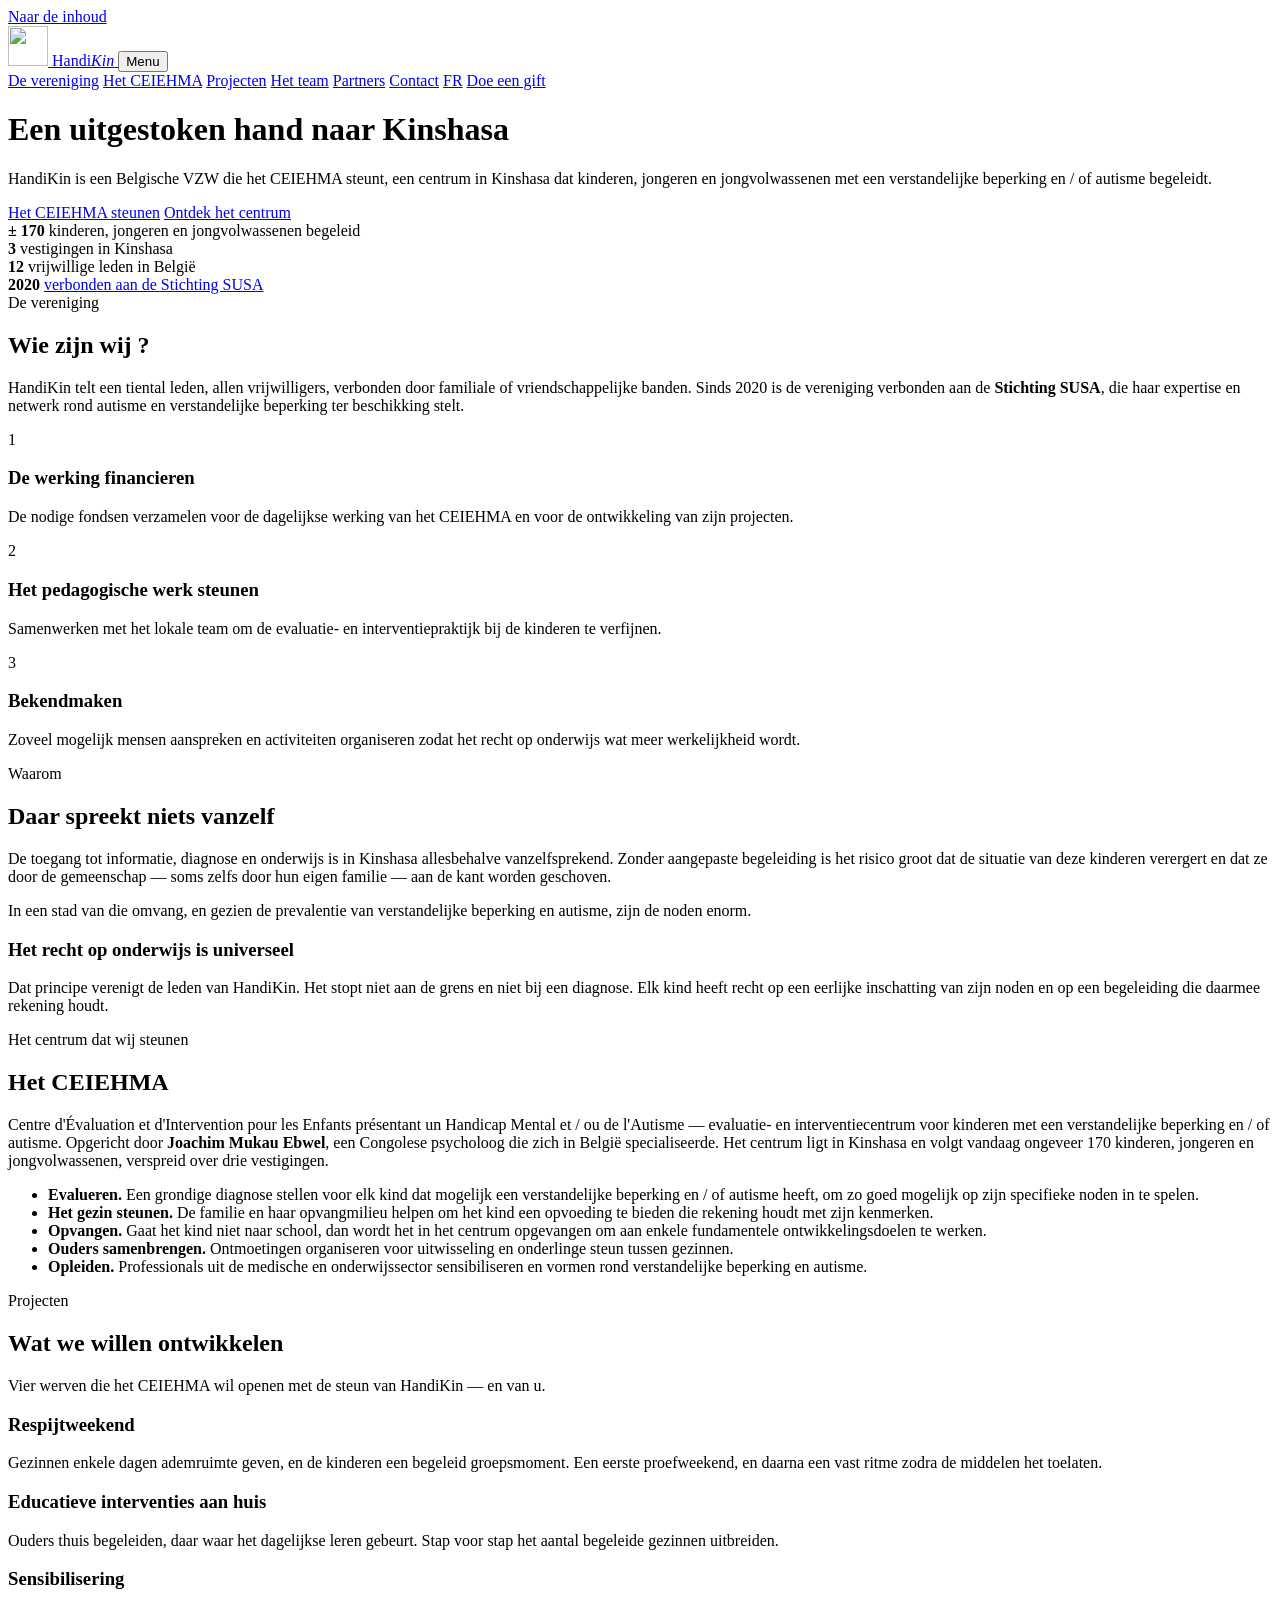
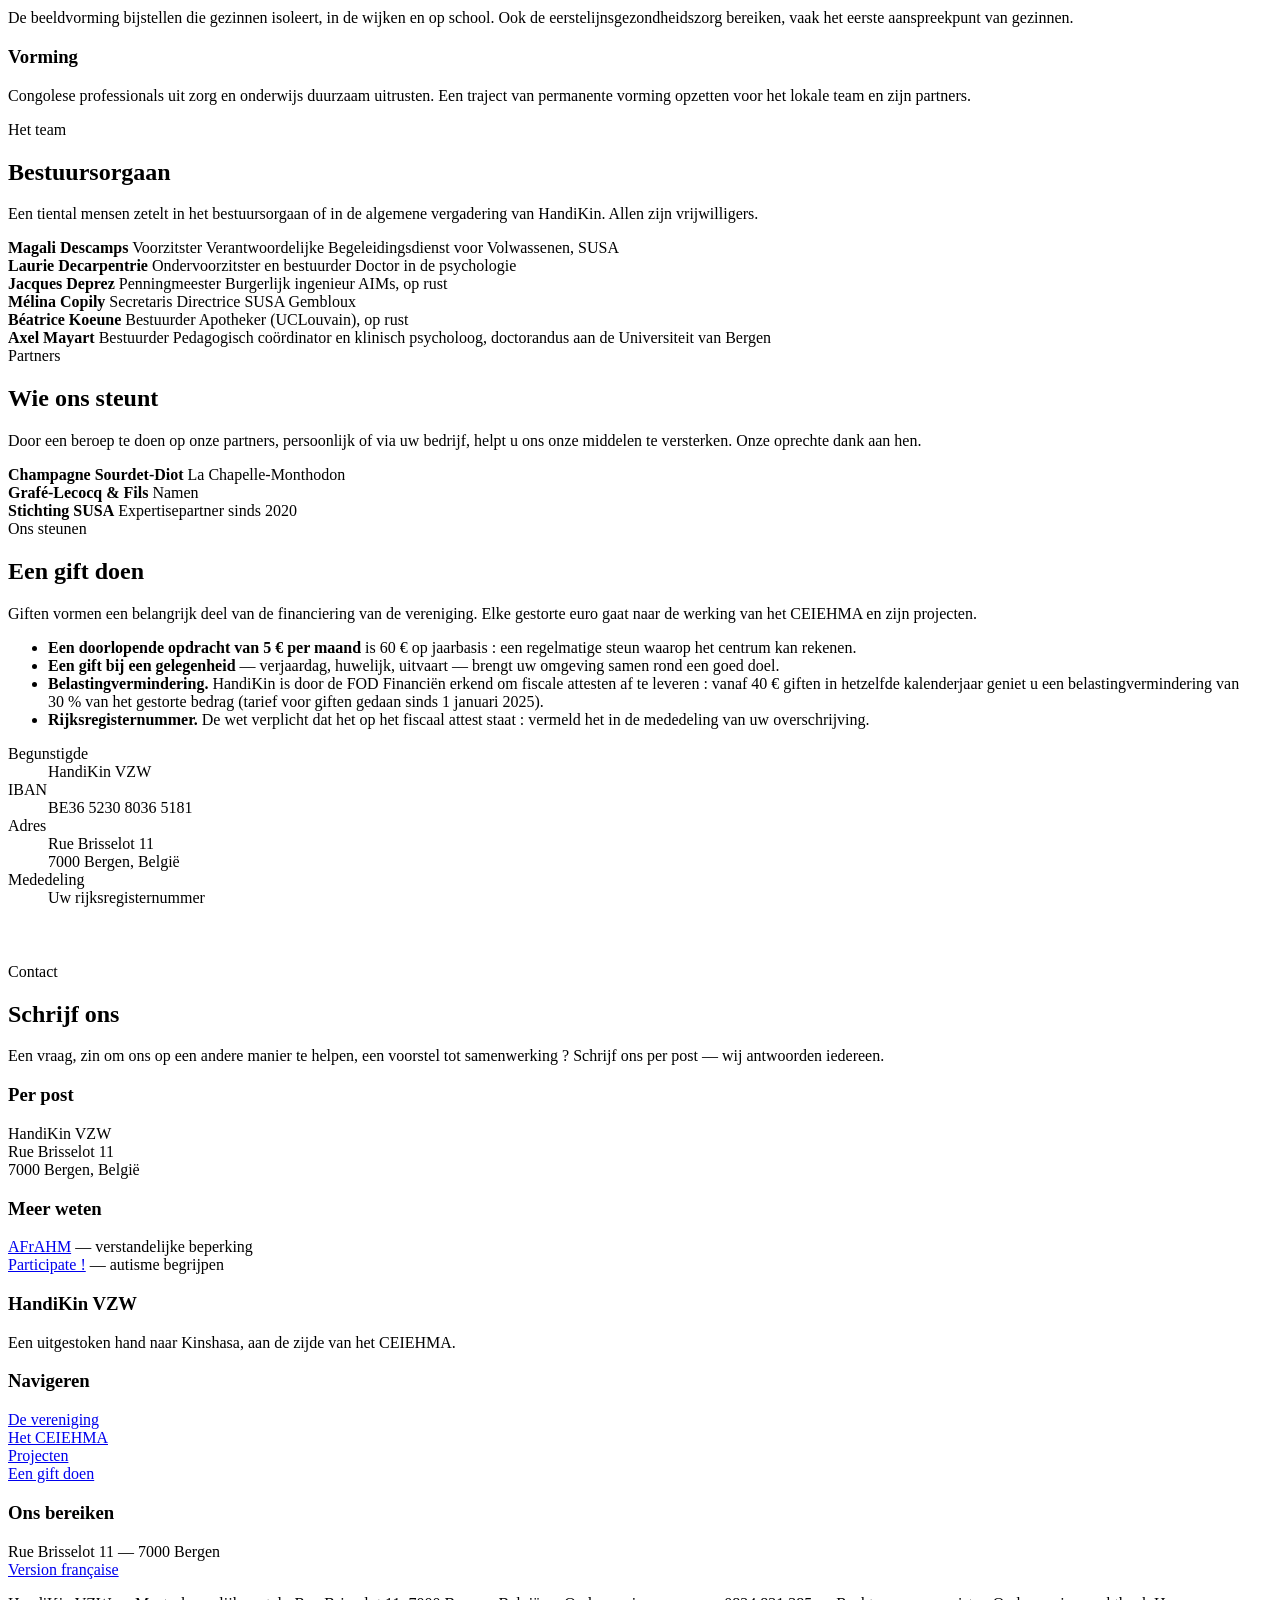
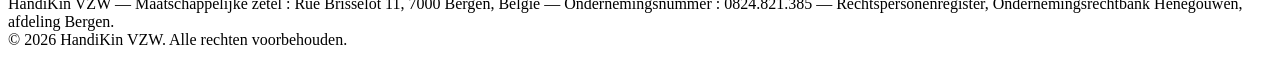
==== nl.html @ 2b2338a7 "Add files via upload" ====
<!DOCTYPE html>
<html lang="nl">
<head>
<meta charset="utf-8">
<meta name="viewport" content="width=device-width, initial-scale=1">
<title>HandiKin VZW — een uitgestoken hand naar Kinshasa</title>
<meta name="description" content="HandiKin is een Belgische VZW die het CEIEHMA steunt, een centrum in Kinshasa voor kinderen met een verstandelijke beperking en/of autisme.">

<meta property="og:title" content="HandiKin VZW — een uitgestoken hand naar Kinshasa">
<meta property="og:description" content="Het CEIEHMA in Kinshasa steunen in de begeleiding van kinderen met een verstandelijke beperking en/of autisme.">
<meta property="og:type" content="website">
<meta property="og:image" content="images/hero.jpg">
<meta name="theme-color" content="#06405C">

<link rel="icon" href="images/logo.svg" type="image/svg+xml">
<link rel="preconnect" href="https://fonts.googleapis.com">
<link rel="preconnect" href="https://fonts.gstatic.com" crossorigin>
<link href="https://fonts.googleapis.com/css2?family=Fraunces:opsz,wght@9..144,500;9..144,600&family=Inter:wght@400;500;600;700&display=swap" rel="stylesheet">
<link rel="stylesheet" href="styles.css">
</head>

<body>
<a class="saut" href="#inhoud">Naar de inhoud</a>

<header class="entete">
  <div class="zone entete__zone">
    <a class="marque" href="#">
      <img src="images/logo.svg" alt="" width="40" height="40">
      <span>Handi<em>Kin</em></span>
    </a>

    <button class="menu-bascule" aria-expanded="false" aria-controls="nav">Menu</button>

    <nav class="nav" id="nav" aria-label="Hoofdnavigatie">
      <a href="#vereniging">De vereniging</a>
      <a href="#ceiehma">Het CEIEHMA</a>
      <a href="#projecten">Projecten</a>
      <a href="#team">Het team</a>
      <a href="#partners">Partners</a>
      <a href="#contact">Contact</a>
      <a class="nav__langue" href="index.html" lang="fr" hreflang="fr">FR</a>
      <a class="bouton" href="#giften">Doe een gift</a>
    </nav>
  </div>
  <div class="bande" aria-hidden="true"><span></span><span></span><span></span><span></span><span></span></div>
</header>

<main id="inhoud">

  <div class="hero">
    <div class="zone">
      <h1>Een uitgestoken hand naar Kinshasa</h1>
      <p class="hero__texte">
        HandiKin is een Belgische VZW die het CEIEHMA steunt, een centrum in Kinshasa
        dat kinderen, jongeren en jongvolwassenen met een verstandelijke beperking
        en&nbsp;/ of autisme begeleidt.
      </p>
      <div class="hero__actions">
        <a class="bouton bouton--clair" href="#giften">Het CEIEHMA steunen</a>
        <a class="bouton bouton--contour" href="#ceiehma">Ontdek het centrum</a>
      </div>
    </div>
  </div>

  <div class="zone">
    <div class="chiffres">
      <div class="chiffre">
        <b>± 170</b>
        <span>kinderen, jongeren en jongvolwassenen begeleid</span>
      </div>
      <div class="chiffre">
        <b>3</b>
        <span>vestigingen in Kinshasa</span>
      </div>
      <div class="chiffre">
        <b>12</b>
        <span>vrijwillige leden in België</span>
      </div>
      <div class="chiffre">
        <b>2020</b>
        <span><a href="https://www.susa.be/" rel="noopener">verbonden aan de Stichting SUSA</a></span>
      </div>
    </div>
  </div>

  <section id="vereniging">
    <div class="zone">
      <span class="chapeau">De vereniging</span>
      <h2>Wie zijn wij&nbsp;?</h2>
      <p class="intro">
        HandiKin telt een tiental leden, allen vrijwilligers, verbonden door familiale
        of vriendschappelijke banden. Sinds 2020 is de vereniging verbonden aan de
        <strong>Stichting SUSA</strong>, die haar expertise en netwerk rond autisme en
        verstandelijke beperking ter beschikking stelt.
      </p>

      <div class="grille">
        <article class="carte">
          <span class="carte__numero">1</span>
          <h3>De werking financieren</h3>
          <p>
            De nodige fondsen verzamelen voor de dagelijkse werking van het CEIEHMA
            en voor de ontwikkeling van zijn projecten.
          </p>
        </article>
        <article class="carte">
          <span class="carte__numero">2</span>
          <h3>Het pedagogische werk steunen</h3>
          <p>
            Samenwerken met het lokale team om de evaluatie- en interventiepraktijk
            bij de kinderen te verfijnen.
          </p>
        </article>
        <article class="carte">
          <span class="carte__numero">3</span>
          <h3>Bekendmaken</h3>
          <p>
            Zoveel mogelijk mensen aanspreken en activiteiten organiseren zodat het
            recht op onderwijs wat meer werkelijkheid wordt.
          </p>
        </article>
      </div>
    </div>
  </section>

  <section id="waarom">
    <div class="zone duo">
      <div>
        <span class="chapeau">Waarom</span>
        <h2>Daar spreekt niets vanzelf</h2>
        <p class="intro">
          De toegang tot informatie, diagnose en onderwijs is in Kinshasa allesbehalve
          vanzelfsprekend. Zonder aangepaste begeleiding is het risico groot dat de
          situatie van deze kinderen verergert en dat ze door de gemeenschap — soms
          zelfs door hun eigen familie — aan de kant worden geschoven.
        </p>
        <p class="intro">
          In een stad van die omvang, en gezien de prevalentie van verstandelijke
          beperking en autisme, zijn de noden enorm.
        </p>
      </div>

      <div class="encadre">
        <h3>Het recht op onderwijs is universeel</h3>
        <p>
          Dat principe verenigt de leden van HandiKin. Het stopt niet aan de grens en
          niet bij een diagnose. Elk kind heeft recht op een eerlijke inschatting van
          zijn noden en op een begeleiding die daarmee rekening houdt.
        </p>
      </div>
    </div>
  </section>

  <section id="ceiehma">
    <div class="zone">
      <span class="chapeau">Het centrum dat wij steunen</span>
      <h2>Het CEIEHMA</h2>
      <p class="intro">
        <span lang="fr">Centre d'Évaluation et d'Intervention pour les Enfants
        présentant un Handicap Mental et&nbsp;/ ou de l'Autisme</span> — evaluatie- en
        interventiecentrum voor kinderen met een verstandelijke beperking en&nbsp;/ of
        autisme. Opgericht door <strong>Joachim Mukau Ebwel</strong>, een Congolese
        psycholoog die zich in België specialiseerde. Het centrum ligt in Kinshasa en
        volgt vandaag ongeveer 170 kinderen, jongeren en
        jongvolwassenen, verspreid over drie vestigingen.
      </p>

      <ul class="liste">
        <li><strong>Evalueren.</strong> Een grondige diagnose stellen voor elk kind dat mogelijk een verstandelijke beperking en&nbsp;/ of autisme heeft, om zo goed mogelijk op zijn specifieke noden in te spelen.</li>
        <li><strong>Het gezin steunen.</strong> De familie en haar opvangmilieu helpen om het kind een opvoeding te bieden die rekening houdt met zijn kenmerken.</li>
        <li><strong>Opvangen.</strong> Gaat het kind niet naar school, dan wordt het in het centrum opgevangen om aan enkele fundamentele ontwikkelingsdoelen te werken.</li>
        <li><strong>Ouders samenbrengen.</strong> Ontmoetingen organiseren voor uitwisseling en onderlinge steun tussen gezinnen.</li>
        <li><strong>Opleiden.</strong> Professionals uit de medische en onderwijssector sensibiliseren en vormen rond verstandelijke beperking en autisme.</li>
      </ul>
    </div>
  </section>

  <section id="projecten">
    <div class="zone">
      <span class="chapeau">Projecten</span>
      <h2>Wat we willen ontwikkelen</h2>
      <p class="intro">
        Vier werven die het CEIEHMA wil openen met de steun van HandiKin — en van u.
      </p>

      <div class="grille grille--quatre">
        <article class="carte">
          <h3>Respijtweekend</h3>
          <p>
            Gezinnen enkele dagen ademruimte geven, en de kinderen een begeleid
            groepsmoment. Een eerste proefweekend, en daarna een vast ritme zodra de middelen het toelaten.
          </p>
        </article>
        <article class="carte">
          <h3>Educatieve interventies aan huis</h3>
          <p>
            Ouders thuis begeleiden, daar waar het dagelijkse leren gebeurt.
            Stap voor stap het aantal begeleide gezinnen uitbreiden.
          </p>
        </article>
        <article class="carte">
          <h3>Sensibilisering</h3>
          <p>
            De beeldvorming bijstellen die gezinnen isoleert, in de wijken en op
            school. Ook de eerstelijnsgezondheidszorg bereiken, vaak het eerste aanspreekpunt van gezinnen.
          </p>
        </article>
        <article class="carte">
          <h3>Vorming</h3>
          <p>
            Congolese professionals uit zorg en onderwijs duurzaam uitrusten.
            Een traject van permanente vorming opzetten voor het lokale team en zijn partners.
          </p>
        </article>
      </div>
    </div>
  </section>

  <section id="team">
    <div class="zone">
      <span class="chapeau">Het team</span>
      <h2>Bestuursorgaan</h2>
      <p class="intro">
        Een tiental mensen zetelt in het bestuursorgaan of in de algemene vergadering
        van HandiKin. Allen zijn vrijwilligers.
      </p>

      <div class="equipe">
        <div class="membre">
          <b>Magali Descamps</b>
          <span class="role">Voorzitster</span>
          <span class="bio">Verantwoordelijke Begeleidingsdienst voor Volwassenen, SUSA</span>
        </div>
        <div class="membre">
          <b>Laurie Decarpentrie</b>
          <span class="role">Ondervoorzitster en bestuurder</span>
          <span class="bio">Doctor in de psychologie</span>
        </div>
        <div class="membre">
          <b>Jacques Deprez</b>
          <span class="role">Penningmeester</span>
          <span class="bio">Burgerlijk ingenieur AIMs, op rust</span>
        </div>
        <div class="membre">
          <b>Mélina Copily</b>
          <span class="role">Secretaris</span>
          <span class="bio">Directrice SUSA Gembloux</span>
        </div>
        <div class="membre">
          <b>Béatrice Koeune</b>
          <span class="role">Bestuurder</span>
          <span class="bio">Apotheker (UCLouvain), op rust</span>
        </div>
        <div class="membre">
          <b>Axel Mayart</b>
          <span class="role">Bestuurder</span>
          <span class="bio">Pedagogisch coördinator en klinisch psycholoog, doctorandus aan de Universiteit van Bergen</span>
        </div>
      </div>
    </div>
  </section>

  <section id="partners">
    <div class="zone">
      <span class="chapeau">Partners</span>
      <h2>Wie ons steunt</h2>
      <p class="intro">
        Door een beroep te doen op onze partners, persoonlijk of via uw bedrijf, helpt
        u ons onze middelen te versterken. Onze oprechte dank aan hen.
      </p>

      <div class="partenaires">
        <div class="partenaire">
          <div class="partenaire__logo"><img src="images/sourdet-diot.png" alt="Champagne Sourdet-Diot" onerror="this.parentNode.remove()"></div>
          <b>Champagne Sourdet-Diot</b>
          <span>La Chapelle-Monthodon</span>
        </div>
        <div class="partenaire">
          <div class="partenaire__logo"><img src="images/grafe-lecocq.png" alt="Grafé-Lecocq &amp; Fils" onerror="this.parentNode.remove()"></div>
          <b>Grafé-Lecocq &amp; Fils</b>
          <span>Namen</span>
        </div>
        <div class="partenaire">
          <div class="partenaire__logo"><img src="images/susa.png" alt="Stichting SUSA" onerror="this.parentNode.remove()"></div>
          <b>Stichting SUSA</b>
          <span>Expertisepartner sinds 2020</span>
        </div>
      </div>
    </div>
  </section>

  <section id="giften" class="dons">
    <div class="zone duo">
      <div>
        <span class="chapeau">Ons steunen</span>
        <h2>Een gift doen</h2>
        <p class="intro">
          Giften vormen een belangrijk deel van de financiering van de vereniging.
          Elke gestorte euro gaat naar de werking van het CEIEHMA en zijn projecten.
        </p>

        <ul class="liste">
          <li><strong>Een doorlopende opdracht van 5&nbsp;€ per maand</strong> is 60&nbsp;€ op jaarbasis&nbsp;: een regelmatige steun waarop het centrum kan rekenen.</li>
          <li><strong>Een gift bij een gelegenheid</strong> — verjaardag, huwelijk, uitvaart — brengt uw omgeving samen rond een goed doel.</li>
          <li><strong>Belastingvermindering.</strong> HandiKin is door de FOD Financiën erkend om fiscale attesten af te leveren&nbsp;: vanaf 40&nbsp;€ giften in hetzelfde kalenderjaar geniet u een belastingvermindering van 30&nbsp;% van het gestorte bedrag (tarief voor giften gedaan sinds 1 januari 2025).</li>
          <li><strong>Rijksregisternummer.</strong> De wet verplicht dat het op het fiscaal attest staat&nbsp;: vermeld het in de mededeling van uw overschrijving.</li>
        </ul>
      </div>

      <div class="compte">
        <dl>
          <dt>Begunstigde</dt>
          <dd>HandiKin VZW</dd>

          <dt>IBAN</dt>
          <dd class="iban">BE36 5230 8036 5181</dd>

          <dt>Adres</dt>
          <dd>Rue Brisselot 11<br>7000 Bergen, België</dd>

          <dt>Mededeling</dt>
          <dd>Uw rijksregisternummer</dd>
        </dl>
        <p style="margin-top:1.4rem;font-size:.95rem;color:rgba(255,255,255,.8)">Dank u.</p>
      </div>
    </div>
  </section>

  <section id="contact">
    <div class="zone">
      <span class="chapeau">Contact</span>
      <h2>Schrijf ons</h2>
      <p class="intro">
        Een vraag, zin om ons op een andere manier te helpen, een voorstel tot
        samenwerking&nbsp;? Schrijf ons per post — wij antwoorden iedereen.
      </p>

      <div class="contact-blocs">
        <article class="carte">
          <h3>Per post</h3>
          <p>
            HandiKin VZW<br>
            Rue Brisselot 11<br>
            7000 Bergen, België
          </p>
        </article>
        <article class="carte">
          <h3>Meer weten</h3>
          <p>
            <a href="https://www.afrahm.be" rel="noopener" lang="fr">AFrAHM</a> — verstandelijke beperking<br>
            <a href="https://www.participate-autisme.be" rel="noopener" lang="fr">Participate&nbsp;!</a> — autisme begrijpen
          </p>
        </article>
      </div>
    </div>
  </section>

</main>

<footer class="pied">
  <div class="zone">
    <div class="pied__grille">
      <div>
        <h3>HandiKin VZW</h3>
        <p>Een uitgestoken hand naar Kinshasa, aan de zijde van het CEIEHMA.</p>
      </div>
      <div>
        <h3>Navigeren</h3>
        <p>
          <a href="#vereniging">De vereniging</a><br>
          <a href="#ceiehma">Het CEIEHMA</a><br>
          <a href="#projecten">Projecten</a><br>
          <a href="#giften">Een gift doen</a>
        </p>
      </div>
      <div>
        <h3>Ons bereiken</h3>
        <p>
          Rue Brisselot 11 — 7000 Bergen<br>
          <a href="index.html" lang="fr">Version française</a>
        </p>
      </div>
    </div>

    <p class="pied__legal">
      HandiKin VZW — Maatschappelijke zetel&nbsp;: Rue Brisselot 11, 7000 Bergen, België —
      Ondernemingsnummer&nbsp;: 0824.821.385 —
      Rechtspersonenregister, Ondernemingsrechtbank Henegouwen, afdeling Bergen.
      <br>© <span id="annee">2026</span> HandiKin VZW. Alle rechten voorbehouden.
    </p>
  </div>
</footer>

<script>
  var bascule = document.querySelector('.menu-bascule');
  var nav = document.getElementById('nav');
  bascule.addEventListener('click', function () {
    var ouvert = nav.getAttribute('data-ouvert') === 'true';
    nav.setAttribute('data-ouvert', String(!ouvert));
    bascule.setAttribute('aria-expanded', String(!ouvert));
  });
  nav.addEventListener('click', function (e) {
    if (e.target.tagName === 'A' && window.innerWidth <= 900) {
      nav.setAttribute('data-ouvert', 'false');
      bascule.setAttribute('aria-expanded', 'false');
    }
  });
  document.getElementById('annee').textContent = new Date().getFullYear();
</script>

</body>
</html>
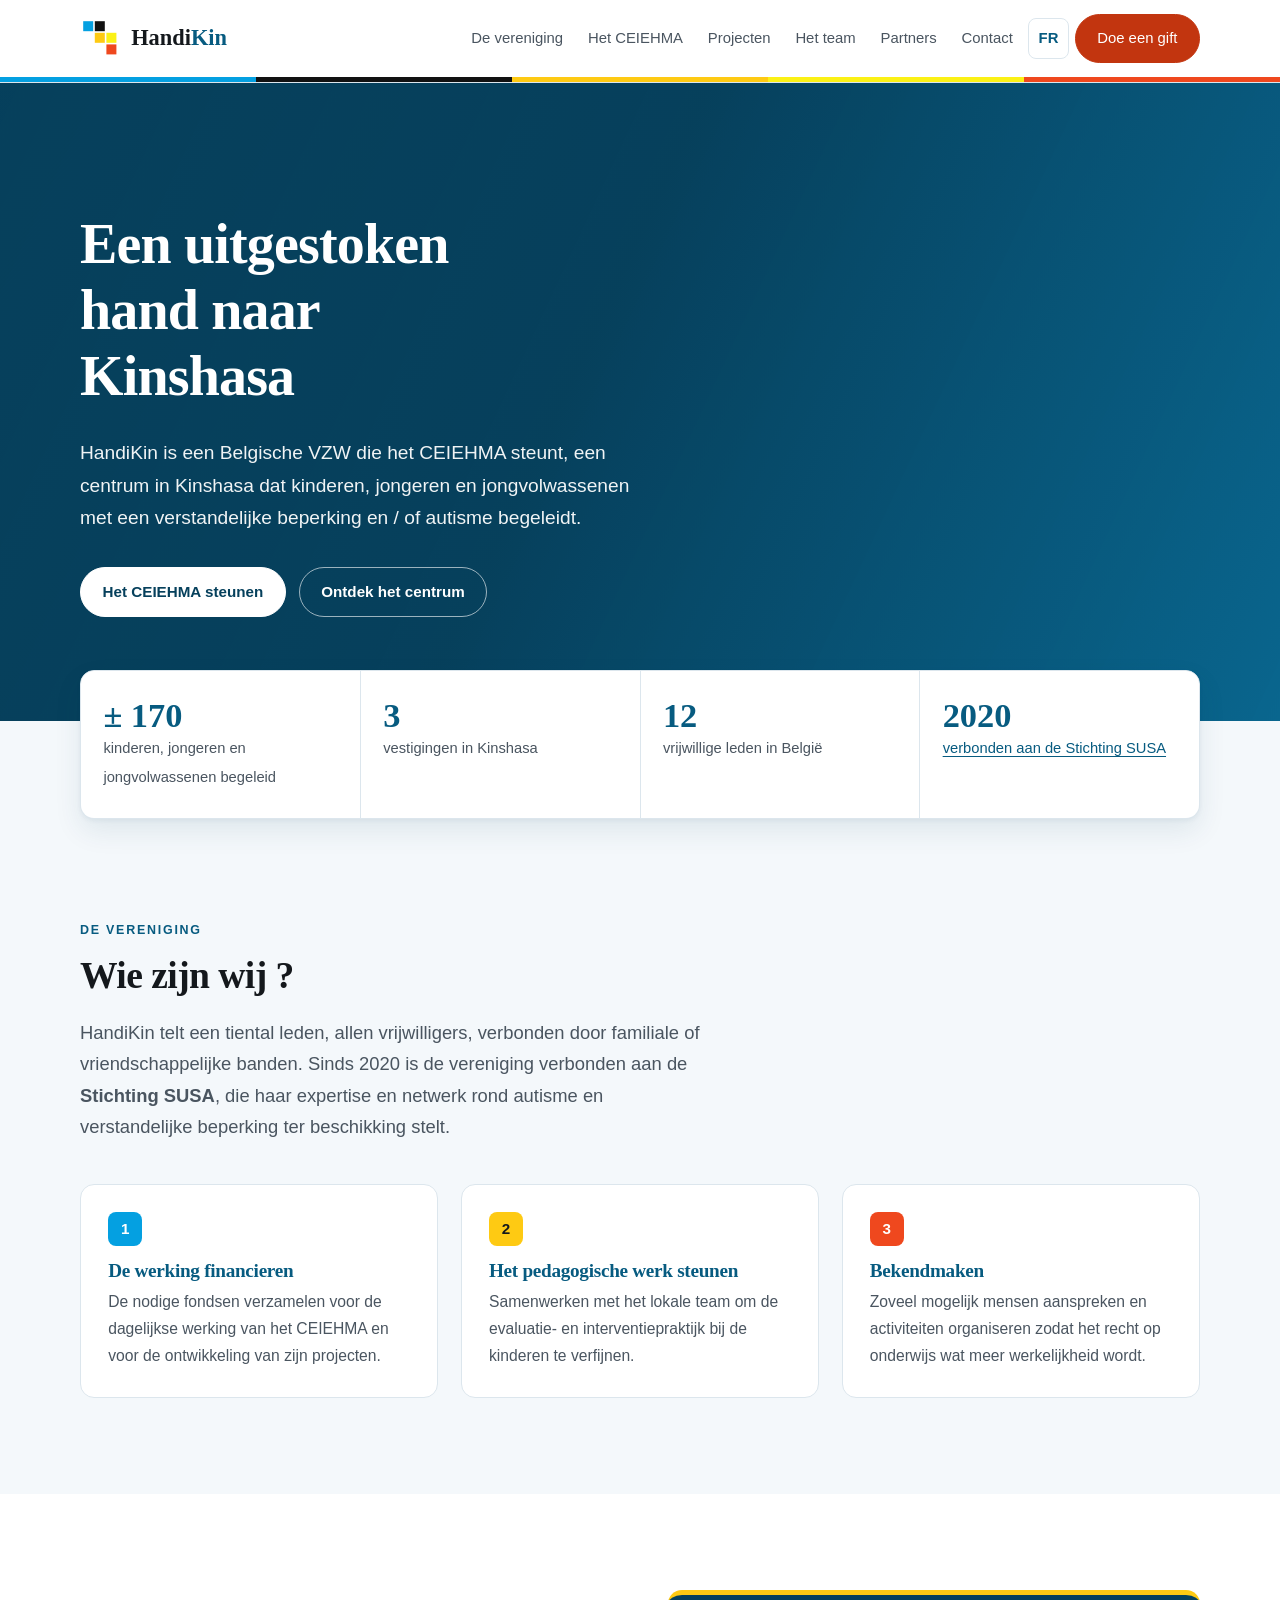
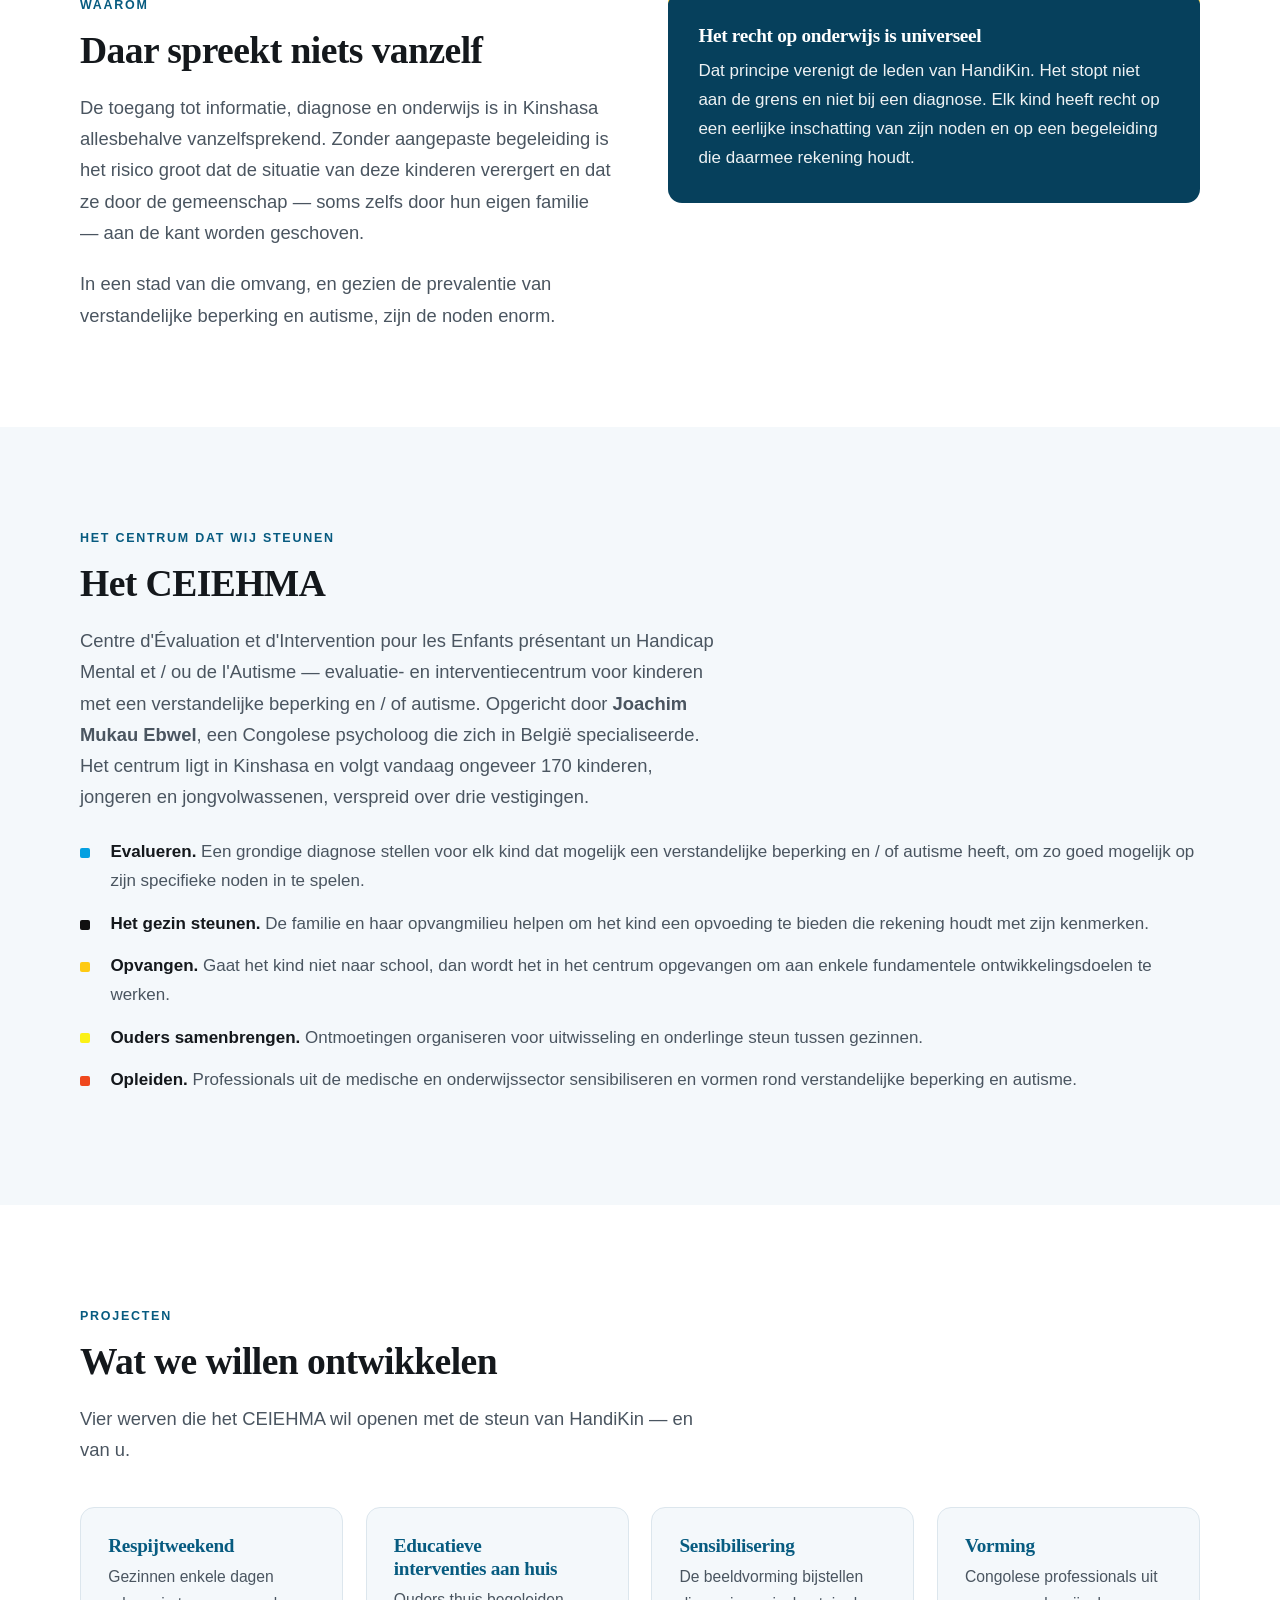
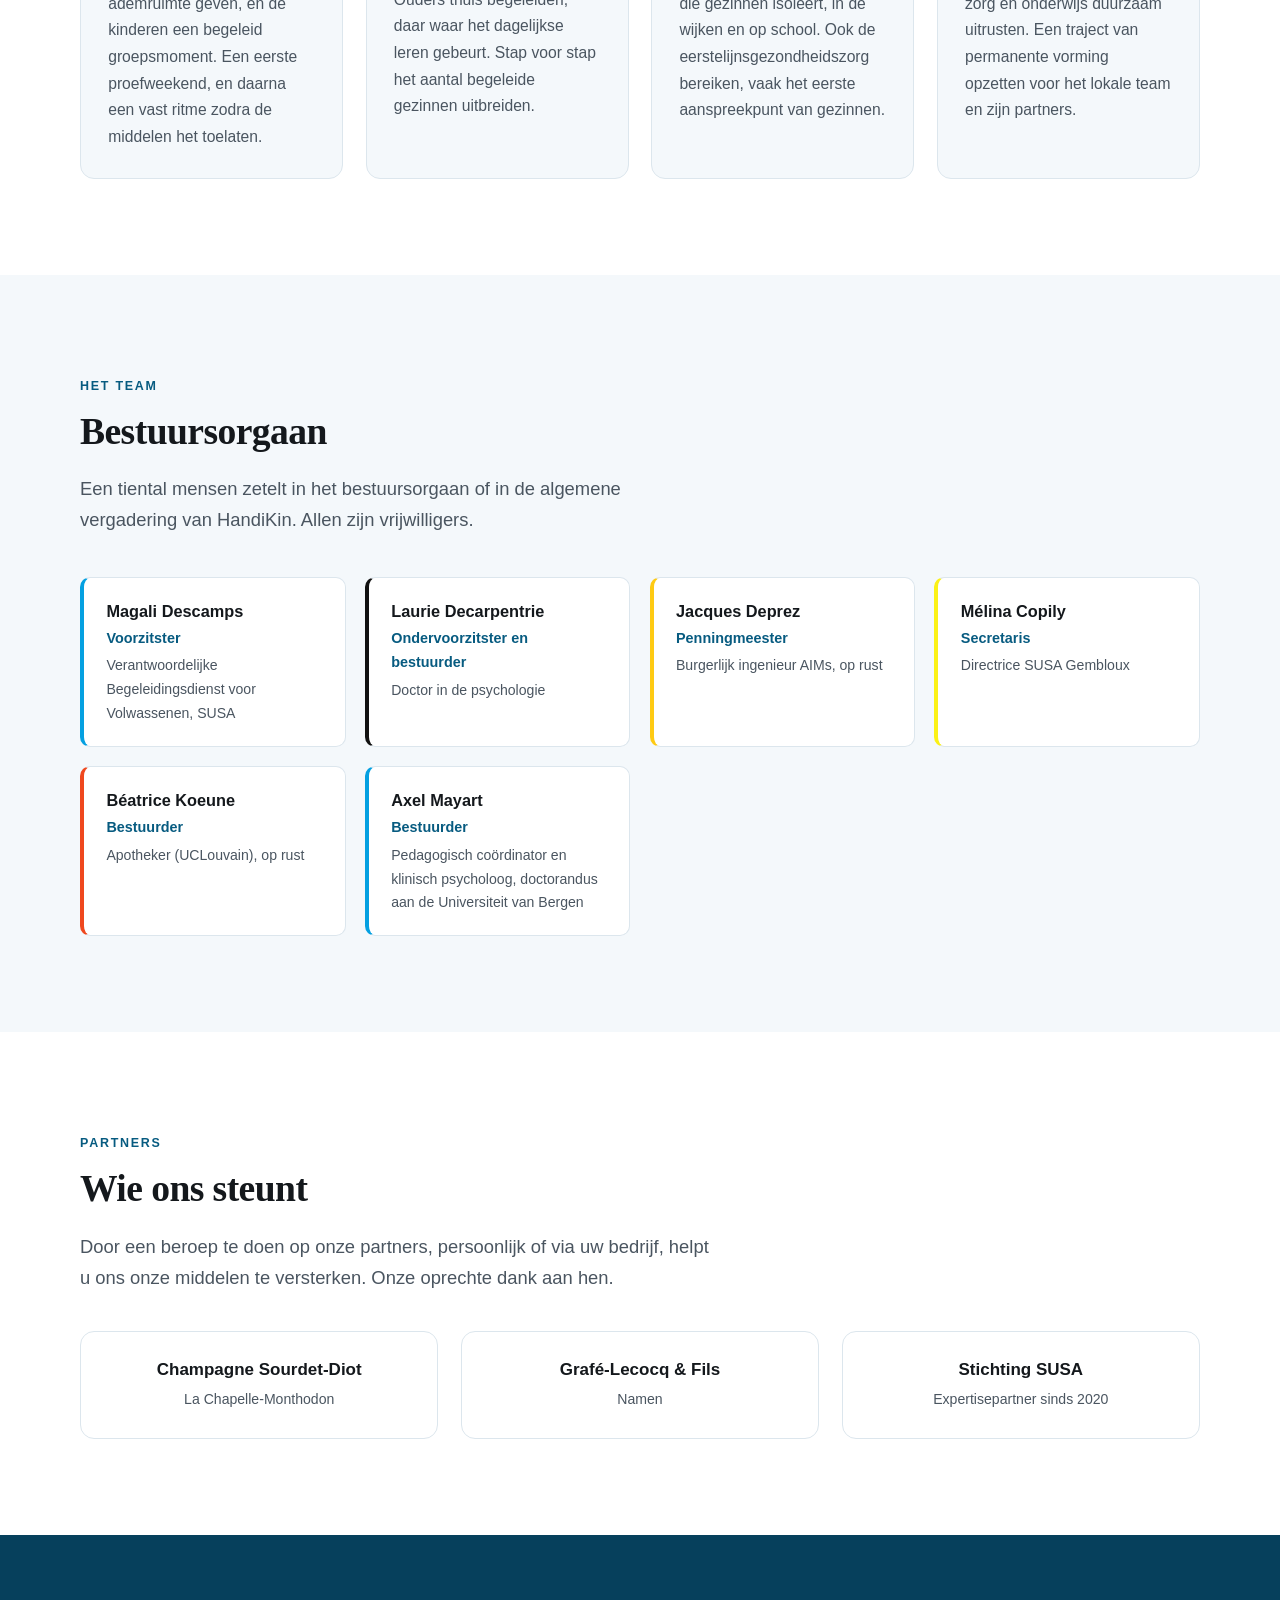
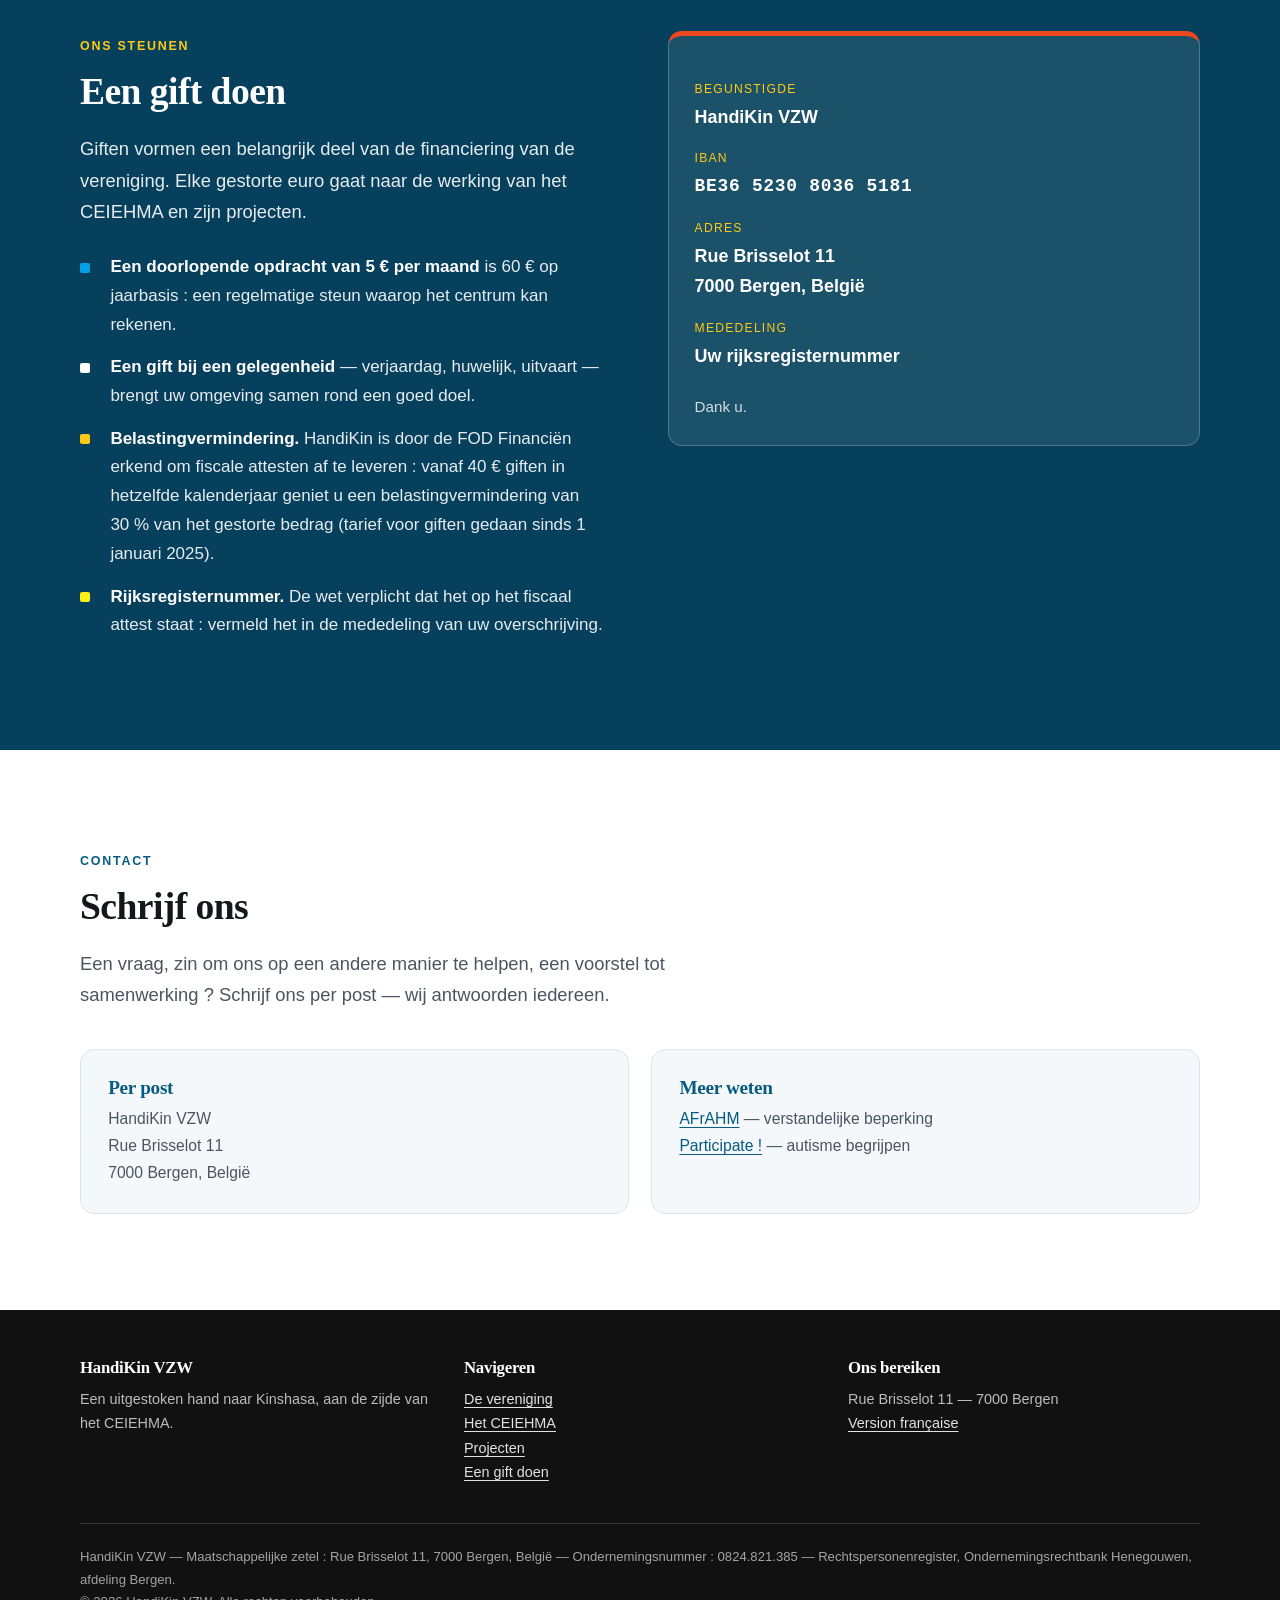
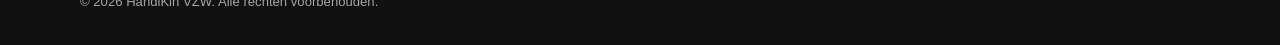
==== commit 44809a61: "Add files via upload" ====
--- a/nl.html
+++ b/nl.html
@@ -9,10 +9,17 @@
 <meta property="og:title" content="HandiKin VZW — een uitgestoken hand naar Kinshasa">
 <meta property="og:description" content="Het CEIEHMA in Kinshasa steunen in de begeleiding van kinderen met een verstandelijke beperking en/of autisme.">
 <meta property="og:type" content="website">
-<meta property="og:image" content="images/hero.jpg">
+<meta property="og:image" content="https://handikin.be/hero.jpg">
+<meta property="og:url" content="https://handikin.be/nl.html">
+<meta property="og:locale" content="nl_BE">
+<meta property="og:site_name" content="HandiKin VZW">
 <meta name="theme-color" content="#06405C">
 
-<link rel="icon" href="images/logo.svg" type="image/svg+xml">
+<link rel="canonical" href="https://handikin.be/nl.html">
+<link rel="alternate" hreflang="fr" href="https://handikin.be/">
+<link rel="alternate" hreflang="nl" href="https://handikin.be/nl.html">
+<link rel="alternate" hreflang="x-default" href="https://handikin.be/">
+<link rel="icon" href="logo.svg" type="image/svg+xml">
 <link rel="preconnect" href="https://fonts.googleapis.com">
 <link rel="preconnect" href="https://fonts.gstatic.com" crossorigin>
 <link href="https://fonts.googleapis.com/css2?family=Fraunces:opsz,wght@9..144,500;9..144,600&family=Inter:wght@400;500;600;700&display=swap" rel="stylesheet">
@@ -25,7 +32,7 @@
 <header class="entete">
   <div class="zone entete__zone">
     <a class="marque" href="#">
-      <img src="images/logo.svg" alt="" width="40" height="40">
+      <img src="logo.svg" alt="" width="40" height="40">
       <span>Handi<em>Kin</em></span>
     </a>
 
@@ -271,17 +278,17 @@
 
       <div class="partenaires">
         <div class="partenaire">
-          <div class="partenaire__logo"><img src="images/sourdet-diot.png" alt="Champagne Sourdet-Diot" onerror="this.parentNode.remove()"></div>
+          <div class="partenaire__logo"><img src="sourdet-diot.png" alt="Champagne Sourdet-Diot" onerror="this.parentNode.remove()"></div>
           <b>Champagne Sourdet-Diot</b>
           <span>La Chapelle-Monthodon</span>
         </div>
         <div class="partenaire">
-          <div class="partenaire__logo"><img src="images/grafe-lecocq.png" alt="Grafé-Lecocq &amp; Fils" onerror="this.parentNode.remove()"></div>
+          <div class="partenaire__logo"><img src="grafe-lecocq.png" alt="Grafé-Lecocq &amp; Fils" onerror="this.parentNode.remove()"></div>
           <b>Grafé-Lecocq &amp; Fils</b>
           <span>Namen</span>
         </div>
         <div class="partenaire">
-          <div class="partenaire__logo"><img src="images/susa.png" alt="Stichting SUSA" onerror="this.parentNode.remove()"></div>
+          <div class="partenaire__logo"><img src="susa.png" alt="Stichting SUSA" onerror="this.parentNode.remove()"></div>
           <b>Stichting SUSA</b>
           <span>Expertisepartner sinds 2020</span>
         </div>
--- a/styles.css
+++ b/styles.css
@@ -0,0 +1,462 @@
+/* ==========================================================================
+   HandiKin ASBL — feuille de style
+   Palette dérivée du logo : bleu, noir, ambre, jaune, rouge.
+   Modifier les variables ci-dessous suffit à changer toute l'identité du site.
+   ========================================================================== */
+
+:root {
+  /* --- Couleurs du logo, telles quelles --------------------------------- */
+  --logo-bleu:  #04A0E1;
+  --logo-noir:  #111111;
+  --logo-ambre: #FECA13;
+  --logo-jaune: #FBF116;
+  --logo-rouge: #EF481E;
+
+  /* --- Déclinaisons lisibles (contrastes vérifiés) ----------------------- */
+  /* Les teintes vives du logo servent d'aplats et d'accents ; pour le texte
+     et les boutons on utilise ces versions foncées, seules conformes. */
+  --bleu-fonce: #075B80;   /* texte et liens sur fond clair — 7,6:1 */
+  --bleu-nuit:  #06405C;   /* grands aplats sombres */
+  --bleu-doux:  #E3F2F9;   /* fonds légers */
+  --rouge-fonce:#C2350F;   /* boutons d'appel à l'action — 5,6:1 */
+
+  /* --- Neutres ---------------------------------------------------------- */
+  --fond:       #F4F8FB;
+  --fond-clair: #FFFFFF;
+  --encre:      #14181C;
+  --encre-doux: #4A5560;
+  --ligne:      #DCE6ED;
+
+  /* --- Typographie ------------------------------------------------------ */
+  --titre: "Fraunces", Georgia, "Times New Roman", serif;
+  --texte: "Inter", -apple-system, BlinkMacSystemFont, "Segoe UI", Roboto,
+           "Helvetica Neue", Arial, sans-serif;
+
+  /* --- Mesures ---------------------------------------------------------- */
+  --large: 1120px;
+  --etroit: 720px;
+  --rayon: 14px;
+  --ombre: 0 2px 4px rgba(6, 64, 92, .05), 0 12px 28px rgba(6, 64, 92, .09);
+}
+
+/* --------------------------------------------------------------- Réglages */
+
+*, *::before, *::after { box-sizing: border-box; }
+
+html { scroll-behavior: smooth; scroll-padding-top: 92px; }
+
+@media (prefers-reduced-motion: reduce) {
+  html { scroll-behavior: auto; }
+  *, *::before, *::after {
+    animation-duration: .01ms !important;
+    transition-duration: .01ms !important;
+  }
+}
+
+body {
+  margin: 0;
+  background: var(--fond);
+  color: var(--encre);
+  font-family: var(--texte);
+  font-size: 1.0625rem;
+  line-height: 1.7;
+  -webkit-font-smoothing: antialiased;
+}
+
+img { max-width: 100%; height: auto; display: block; }
+
+h1, h2, h3 {
+  font-family: var(--titre);
+  font-weight: 600;
+  line-height: 1.18;
+  letter-spacing: -.015em;
+  margin: 0 0 .5em;
+  text-wrap: balance;
+}
+
+h1 { font-size: clamp(2.1rem, 5.2vw, 3.5rem); }
+h2 { font-size: clamp(1.6rem, 3.4vw, 2.35rem); }
+h3 { font-size: 1.2rem; }
+
+p { margin: 0 0 1.1em; }
+p:last-child { margin-bottom: 0; }
+
+a { color: var(--bleu-fonce); text-underline-offset: .18em; }
+a:hover { color: var(--rouge-fonce); }
+
+:focus-visible {
+  outline: 3px solid var(--logo-ambre);
+  outline-offset: 3px;
+  border-radius: 4px;
+}
+
+.saut {
+  position: absolute; left: -9999px;
+  background: var(--bleu-nuit); color: #fff;
+  padding: .7rem 1.1rem; border-radius: 0 0 var(--rayon) 0;
+  z-index: 100; text-decoration: none;
+}
+.saut:focus { left: 0; top: 0; }
+
+/* ------------------------------------------------------------- Structures */
+
+.zone { width: min(100% - 2.5rem, var(--large)); margin-inline: auto; }
+.zone--etroite { width: min(100% - 2.5rem, var(--etroit)); margin-inline: auto; }
+
+section { padding: clamp(3.5rem, 8vw, 6rem) 0; }
+section:nth-of-type(even) { background: var(--fond-clair); }
+
+.chapeau {
+  display: inline-block;
+  font-size: .78rem;
+  font-weight: 700;
+  letter-spacing: .14em;
+  text-transform: uppercase;
+  color: var(--bleu-fonce);
+  margin-bottom: .8rem;
+}
+
+.intro {
+  font-size: 1.15rem;
+  color: var(--encre-doux);
+  max-width: 62ch;
+}
+
+/* Filet aux cinq couleurs du logo — rappel de marque */
+.bande {
+  display: flex;
+  height: 5px;
+}
+.bande span { flex: 1; }
+.bande span:nth-child(1) { background: var(--logo-bleu); }
+.bande span:nth-child(2) { background: var(--logo-noir); }
+.bande span:nth-child(3) { background: var(--logo-ambre); }
+.bande span:nth-child(4) { background: var(--logo-jaune); }
+.bande span:nth-child(5) { background: var(--logo-rouge); }
+
+/* ---------------------------------------------------------------- En-tête */
+
+.entete {
+  position: sticky; top: 0; z-index: 50;
+  background: rgba(255, 255, 255, .94);
+  backdrop-filter: blur(10px);
+  border-bottom: 1px solid var(--ligne);
+}
+
+.entete__zone {
+  display: flex; align-items: center; gap: 1.5rem;
+  padding: .85rem 0;
+}
+
+.marque {
+  display: flex; align-items: center; gap: .7rem;
+  font-family: var(--titre);
+  font-size: 1.4rem; font-weight: 600;
+  color: var(--encre); text-decoration: none;
+  margin-right: auto;
+}
+.marque img { width: 40px; height: 40px; }
+.marque em { font-style: normal; color: var(--bleu-fonce); }
+
+.nav { display: flex; align-items: center; gap: .35rem; flex-wrap: wrap; }
+
+.nav a {
+  color: var(--encre-doux);
+  text-decoration: none;
+  font-size: .93rem; font-weight: 500;
+  padding: .45rem .6rem; border-radius: 8px;
+}
+.nav a:hover { color: var(--bleu-fonce); background: var(--bleu-doux); }
+
+/* Le bouton de don garde son apparence propre à l'intérieur de la navigation */
+.nav a.bouton {
+  color: #fff;
+  background: var(--rouge-fonce);
+  padding: .7rem 1.35rem;
+  border-radius: 999px;
+}
+.nav a.bouton:hover { color: #fff; background: #9E2A0B; }
+
+.nav__langue {
+  border: 1px solid var(--ligne);
+  font-weight: 600 !important;
+  color: var(--bleu-fonce) !important;
+}
+
+.bouton {
+  display: inline-block;
+  background: var(--rouge-fonce); color: #fff;
+  padding: .7rem 1.35rem;
+  border-radius: 999px;
+  font-weight: 600; font-size: .95rem;
+  text-decoration: none;
+  border: 1px solid var(--rouge-fonce);
+  transition: background .18s ease, transform .18s ease;
+}
+.bouton:hover { background: #9E2A0B; border-color: #9E2A0B; color: #fff; transform: translateY(-1px); }
+
+.bouton--clair {
+  background: #fff; color: var(--bleu-nuit); border-color: #fff;
+}
+.bouton--clair:hover { background: var(--logo-ambre); border-color: var(--logo-ambre); color: var(--encre); }
+
+.bouton--contour {
+  background: transparent; color: #fff;
+  border-color: rgba(255, 255, 255, .6);
+}
+.bouton--contour:hover { background: rgba(255, 255, 255, .14); border-color: #fff; color: #fff; }
+
+/* Bouton menu, visible sur petit écran uniquement */
+.menu-bascule {
+  display: none;
+  background: none; border: 1px solid var(--ligne);
+  border-radius: 8px; padding: .45rem .7rem;
+  font: inherit; font-size: .9rem; font-weight: 600;
+  color: var(--encre); cursor: pointer;
+}
+
+@media (max-width: 900px) {
+  .menu-bascule { display: block; margin-left: auto; }
+  .marque { margin-right: 0; }
+  .nav {
+    display: none;
+    width: 100%; flex-direction: column; align-items: stretch;
+    gap: 0; padding-bottom: .6rem;
+  }
+  .nav[data-ouvert="true"] { display: flex; }
+  .nav a { padding: .7rem .5rem; border-bottom: 1px solid var(--ligne); border-radius: 0; }
+  .nav .bouton, .nav .nav__langue { margin-top: .6rem; text-align: center; border-radius: 999px; }
+  .entete__zone { flex-wrap: wrap; }
+}
+
+/* ------------------------------------------------------------------- Hero */
+
+.hero {
+  position: relative;
+  padding: clamp(4rem, 11vw, 8rem) 0 clamp(3.5rem, 9vw, 6.5rem);
+  color: #fff;
+  background-color: var(--bleu-nuit);
+  /* Remplacer par votre photo : images/hero.jpg (paysage, ~2000 px de large) */
+  background-image:
+    linear-gradient(115deg, rgba(6, 64, 92, .95) 0%, rgba(6, 64, 92, .88) 45%, rgba(10, 110, 153, .82) 100%),
+    url("images/hero.jpg");
+  background-size: cover;
+  background-position: center;
+}
+
+.hero h1 { color: #fff; max-width: 16ch; }
+.hero__texte { max-width: 54ch; font-size: 1.2rem; color: rgba(255, 255, 255, .94); }
+.hero__actions { display: flex; flex-wrap: wrap; gap: .8rem; margin-top: 2rem; }
+
+/* --------------------------------------------------------------- Chiffres */
+
+.chiffres {
+  display: grid;
+  grid-template-columns: repeat(auto-fit, minmax(190px, 1fr));
+  gap: 1px;
+  background: var(--ligne);
+  border: 1px solid var(--ligne);
+  border-radius: var(--rayon);
+  overflow: hidden;
+  margin-top: -3.2rem;
+  position: relative; z-index: 2;
+  box-shadow: var(--ombre);
+}
+
+.chiffre { background: var(--fond-clair); padding: 1.6rem 1.4rem; }
+.chiffre b {
+  display: block;
+  font-family: var(--titre);
+  font-size: 2.15rem; font-weight: 600;
+  color: var(--bleu-fonce); line-height: 1.1;
+}
+.chiffre span { font-size: .92rem; color: var(--encre-doux); }
+
+/* ----------------------------------------------------------------- Cartes */
+
+.grille {
+  display: grid;
+  grid-template-columns: repeat(auto-fit, minmax(265px, 1fr));
+  gap: 1.4rem;
+  margin-top: 2.6rem;
+}
+
+/* Variante à quatre colonnes sur grand écran (section Projets) */
+.grille--quatre { grid-template-columns: repeat(auto-fit, minmax(215px, 1fr)); }
+
+.carte {
+  background: var(--fond-clair);
+  border: 1px solid var(--ligne);
+  border-radius: var(--rayon);
+  padding: 1.7rem;
+}
+section:nth-of-type(even) .carte { background: var(--fond); }
+
+.carte h3 { color: var(--bleu-fonce); margin-bottom: .4rem; }
+.carte p { font-size: .98rem; color: var(--encre-doux); }
+
+/* Les pastilles numérotées reprennent les couleurs du logo, dans l'ordre */
+.carte__numero {
+  display: inline-flex; align-items: center; justify-content: center;
+  width: 34px; height: 34px; margin-bottom: .9rem;
+  border-radius: 8px;
+  background: var(--logo-bleu); color: #fff;
+  font-weight: 700; font-size: .95rem;
+}
+.carte:nth-child(2) .carte__numero { background: var(--logo-ambre); color: var(--encre); }
+.carte:nth-child(3) .carte__numero { background: var(--logo-rouge); color: #fff; }
+
+/* Liste à puces personnalisée */
+.liste { list-style: none; padding: 0; margin: 1.6rem 0 0; }
+.liste li {
+  position: relative;
+  padding-left: 1.9rem;
+  margin-bottom: .85rem;
+  color: var(--encre-doux);
+}
+.liste li::before {
+  content: "";
+  position: absolute; left: 0; top: .58em;
+  width: 10px; height: 10px; border-radius: 2px;
+  background: var(--logo-bleu);
+}
+.liste li:nth-child(2)::before { background: var(--logo-noir); }
+.liste li:nth-child(3)::before { background: var(--logo-ambre); }
+.liste li:nth-child(4)::before { background: var(--logo-jaune); }
+.liste li:nth-child(5)::before { background: var(--logo-rouge); }
+.liste strong { color: var(--encre); }
+
+/* ------------------------------------------------------------------ Duo   */
+
+.duo {
+  display: grid;
+  grid-template-columns: 1fr 1fr;
+  gap: clamp(2rem, 5vw, 3.5rem);
+  align-items: start;
+}
+@media (max-width: 820px) { .duo { grid-template-columns: 1fr; } }
+
+.encadre {
+  background: var(--bleu-nuit);
+  color: rgba(255, 255, 255, .93);
+  border-radius: var(--rayon);
+  border-top: 5px solid var(--logo-ambre);
+  padding: 1.9rem;
+}
+.encadre h3 { color: #fff; }
+.encadre a { color: var(--logo-ambre); }
+
+/* ----------------------------------------------------------------- Équipe */
+
+.equipe {
+  display: grid;
+  grid-template-columns: repeat(auto-fit, minmax(230px, 1fr));
+  gap: 1.2rem;
+  margin-top: 2.6rem;
+}
+
+.membre {
+  background: var(--fond-clair);
+  border: 1px solid var(--ligne);
+  border-left: 4px solid var(--logo-bleu);
+  border-radius: 10px;
+  padding: 1.25rem 1.4rem;
+}
+section:nth-of-type(even) .membre { background: var(--fond); }
+.membre:nth-child(2) { border-left-color: var(--logo-noir); }
+.membre:nth-child(3) { border-left-color: var(--logo-ambre); }
+.membre:nth-child(4) { border-left-color: var(--logo-jaune); }
+.membre:nth-child(5) { border-left-color: var(--logo-rouge); }
+.membre:nth-child(6) { border-left-color: var(--logo-bleu); }
+
+.membre b { display: block; font-size: 1.02rem; }
+.membre .role { display: block; color: var(--bleu-fonce); font-size: .9rem; font-weight: 600; }
+.membre .bio { display: block; color: var(--encre-doux); font-size: .88rem; margin-top: .25rem; }
+
+/* ------------------------------------------------------------ Partenaires */
+
+.partenaires {
+  display: grid;
+  grid-template-columns: repeat(auto-fit, minmax(210px, 1fr));
+  gap: 1.4rem;
+  margin-top: 2.4rem;
+}
+
+.partenaire {
+  background: #fff;
+  border: 1px solid var(--ligne);
+  border-radius: var(--rayon);
+  padding: 1.5rem;
+  text-align: center;
+}
+.partenaire__logo {
+  height: 74px;
+  display: flex; align-items: center; justify-content: center;
+  margin-bottom: .9rem;
+}
+.partenaire__logo img { max-height: 74px; width: auto; }
+.partenaire b { display: block; }
+.partenaire span { font-size: .88rem; color: var(--encre-doux); }
+
+/* ------------------------------------------------------------------- Dons */
+
+.dons { background: var(--bleu-nuit) !important; color: rgba(255, 255, 255, .93); }
+.dons h2 { color: #fff; }
+.dons .chapeau { color: var(--logo-ambre); }
+.dons .intro { color: rgba(255, 255, 255, .9); }
+.dons .liste li { color: rgba(255, 255, 255, .9); }
+.dons .liste strong { color: #fff; }
+.dons a { color: var(--logo-ambre); }
+/* Sur fond bleu nuit, la puce noire du logo devient blanche pour rester visible */
+.dons .liste li:nth-child(2)::before { background: #fff; }
+
+.compte {
+  background: rgba(255, 255, 255, .09);
+  border: 1px solid rgba(255, 255, 255, .22);
+  border-top: 5px solid var(--logo-rouge);
+  border-radius: var(--rayon);
+  padding: 1.6rem;
+}
+.compte dt {
+  font-size: .76rem; text-transform: uppercase; letter-spacing: .1em;
+  color: var(--logo-ambre); margin-bottom: .15rem;
+}
+.compte dd {
+  margin: 0 0 1rem;
+  font-size: 1.12rem; font-weight: 600; color: #fff;
+}
+.compte dd:last-child { margin-bottom: 0; }
+.compte .iban { font-family: ui-monospace, "SFMono-Regular", Menlo, Consolas, monospace; letter-spacing: .04em; }
+
+/* ---------------------------------------------------------------- Contact */
+
+.contact-blocs {
+  display: grid;
+  grid-template-columns: repeat(auto-fit, minmax(240px, 1fr));
+  gap: 1.4rem;
+  margin-top: 2.4rem;
+}
+
+/* ------------------------------------------------------------------- Pied */
+
+.pied {
+  background: var(--logo-noir);
+  color: rgba(255, 255, 255, .72);
+  padding: 3rem 0 2rem;
+  font-size: .9rem;
+}
+.pied a { color: rgba(255, 255, 255, .88); }
+.pied h3 { color: #fff; font-size: 1.05rem; }
+
+.pied__grille {
+  display: grid;
+  grid-template-columns: repeat(auto-fit, minmax(230px, 1fr));
+  gap: 2rem;
+}
+
+.pied__legal {
+  margin-top: 2.4rem; padding-top: 1.4rem;
+  border-top: 1px solid rgba(255, 255, 255, .16);
+  font-size: .82rem;
+  color: rgba(255, 255, 255, .62);
+}
